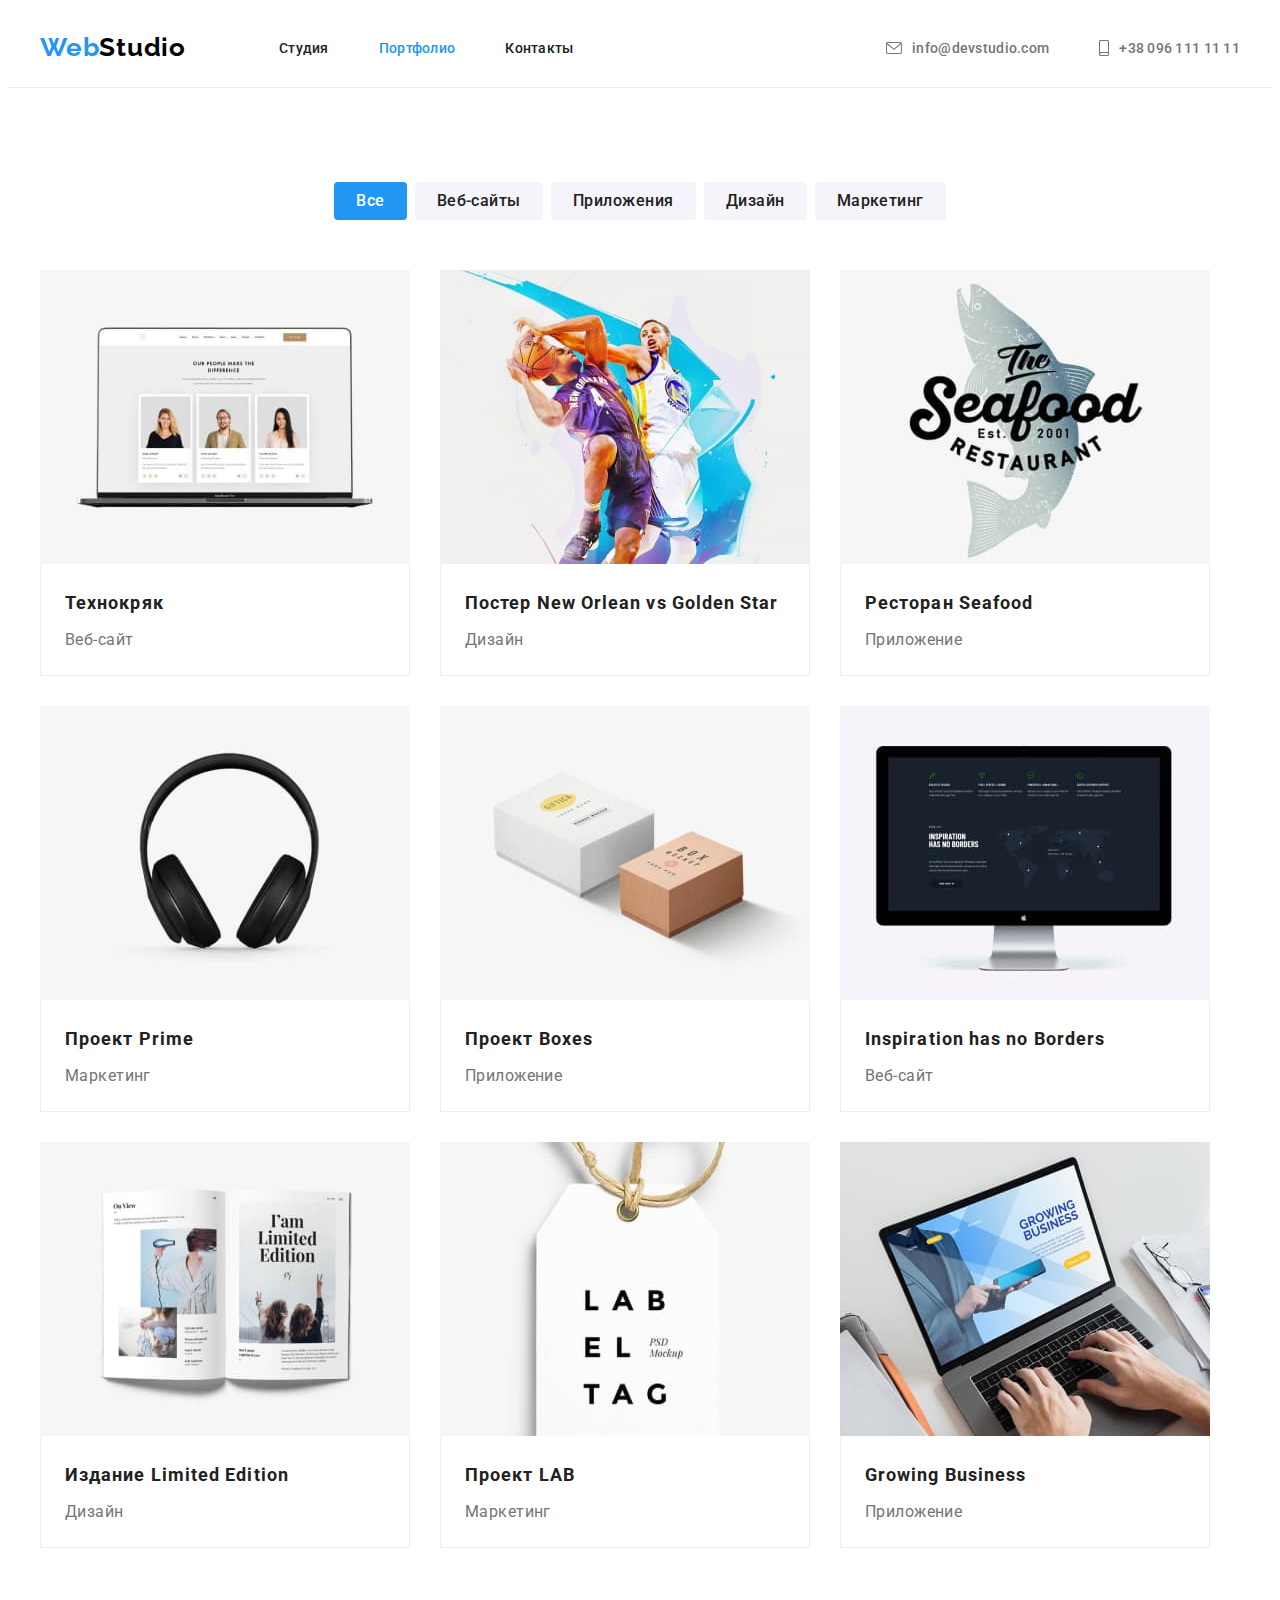
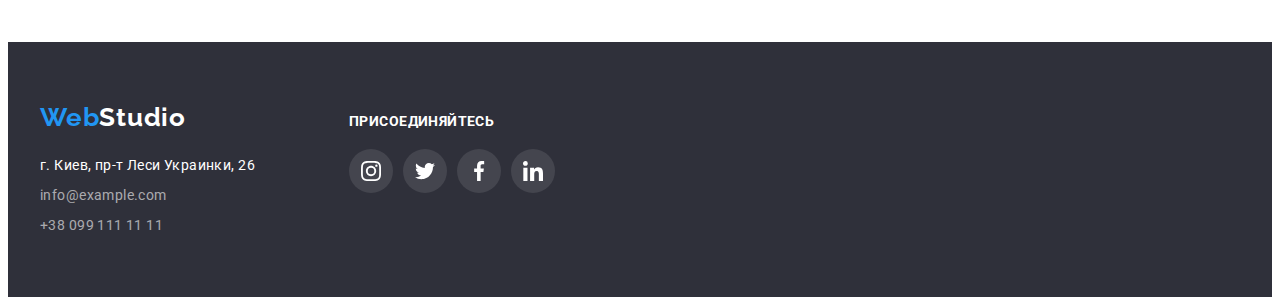
==== portfolio.html @ 4f2d8793 "Створює файли проекту для HW5" ====
<!DOCTYPE html>
<html lang="ru">
   <head>
      <meta charset="UTF-8" />
      <meta http-equiv="X-UA-Compatible" content="IE=edge" />
      <meta name="viewport" content="width=device-width, initial-scale=1.0" />
      <title>WebStudio</title>

      <link rel="preconnect" href="https://fonts.googleapis.com" />
      <link rel="preconnect" href="https://fonts.gstatic.com" crossorigin />
      <link
         href="https://fonts.googleapis.com/css2?family=Raleway:wght@700&family=Roboto:wght@400;500;700;900&display=swap"
         rel="stylesheet"
      />
      <link
         rel="stylesheet"
         href="https://cdnjs.cloudflare.com/ajax/libs/modern-normalize/1.1.0/modern-normalize.min.css"
         integrity="sha512-wpPYUAdjBVSE4KJnH1VR1HeZfpl1ub8YT/NKx4PuQ5NmX2tKuGu6U/JRp5y+Y8XG2tV+wKQpNHVUX03MfMFn9Q=="
         crossorigin="anonymous"
         referrerpolicy="no-referrer"
      />
      <link rel="stylesheet" href="./css/styles.css" />
   </head>
   <body>
      <!-- Шапка сайта -->
      <header class="header">
         <div class="container header-container">
            <a href="./index.html" class="logo link">Web<span class="logo2">Studio</span></a>
            <nav>
               <ul class="nav-list list">
                  <li class="nav-list-item">
                     <a href="./index.html" class="link nav-link">Студия</a>
                  </li>
                  <li class="nav-list-item">
                     <a href="./portfolio.html" class="link nav-link current">Портфолио</a>
                  </li>
                  <li class="nav-list-item"><a href="" class="link nav-link">Контакты</a></li>
               </ul>
            </nav>
            <ul class="list header-contact">
               <li class="header-contact-item">
                  <a href="mailto:info@devstudio.com" class="link nav-link-mail">
                     <svg class="header-contact-icon" width="16" height="12">
                        <use href="./images/icons.svg#icon-envelope"></use>
                     </svg>
                     info@devstudio.com
                  </a>
               </li>
               <li class="header-contact-item">
                  <a href="tel:+380961111111" class="link nav-link-tel">
                     <svg class="header-contact-icon" width="10" height="16">
                        <use href="./images/icons.svg#icon-smartphone"></use>
                     </svg>
                     +38 096 111 11 11
                  </a>
               </li>
            </ul>
         </div>
      </header>
      <!-- Основной контент -->
      <main>
         <!-- Портфолио с примерами работ -->
         <section class="portfolio">
            <div class="container portfolio-container">
               <h1 class="portfolio-title">Портфолио с примерами работ</h1>
               <!-- Кнопки фильтра -->
               <ul class="list button-list">
                  <li class="button-list-item">
                     <button type="button" class="filter-btn btn-current">Все</button>
                  </li>
                  <li class="button-list-item">
                     <button type="button" class="filter-btn">Веб-сайты</button>
                  </li>
                  <li class="button-list-item">
                     <button type="button" class="filter-btn">Приложения</button>
                  </li>
                  <li class="button-list-item">
                     <button type="button" class="filter-btn">Дизайн</button>
                  </li>
                  <li class="button-list-item">
                     <button type="button" class="filter-btn">Маркетинг</button>
                  </li>
               </ul>
               <!-- Галерея с примерами работ -->
               <ul class="list portfolio-list">
                  <li class="portfolio-list-item">
                     <a href="" class="portfolio-item link">
                        <img
                           src="./images/sample1.jpg"
                           alt="Фото ноутбука, на котором отображается сайт"
                           width="370"
                        />
                        <div class="card-title">
                           <h2 class="portfolio-item-title">Технокряк</h2>
                           <p class="portfolio-item-text">Веб-сайт</p>
                        </div>
                     </a>
                  </li>
                  <li class="portfolio-list-item">
                     <a href="" class="portfolio-item link">
                        <img
                           src="./images/sample2.jpg"
                           alt="Постер с двумя баскетболистами, которые борются за мяч"
                           width="370"
                        />
                        <div class="card-title">
                           <h2 class="portfolio-item-title">Постер New Orlean vs Golden Star</h2>
                           <p class="portfolio-item-text">Дизайн</p>
                        </div>
                     </a>
                  </li>
                  <li class="portfolio-list-item">
                     <a href="" class="portfolio-item link">
                        <img
                           src="./images/sample3.jpg"
                           alt="Изображение логотипа ресторана, на котором есть рыба и название ресторана"
                           width="370"
                        />

                        <div class="card-title">
                           <h2 class="portfolio-item-title">Ресторан Seafood</h2>
                           <p class="portfolio-item-text">Приложение</p>
                        </div>
                     </a>
                  </li>
                  <li class="portfolio-list-item">
                     <a href="" class="portfolio-item link">
                        <img src="./images/sample4.jpg" alt="Фото наушников" width="370" />
                        <div class="card-title">
                           <h2 class="portfolio-item-title">Проект Prime</h2>
                           <p class="portfolio-item-text">Маркетинг</p>
                        </div>
                     </a>
                  </li>
                  <li class="portfolio-list-item">
                     <a href="" class="portfolio-item link">
                        <img
                           src="./images/sample5.jpg"
                           alt="Изображение с двумя небольшими коробками"
                           width="370"
                        />
                        <div class="card-title">
                           <h2 class="portfolio-item-title">Проект Boxes</h2>
                           <p class="portfolio-item-text">Приложение</p>
                        </div>
                     </a>
                  </li>
                  <li class="portfolio-list-item">
                     <a href="" class="portfolio-item link">
                        <img
                           src="./images/sample6.jpg"
                           alt="Изображение монитора, на котором отображается страница сайта"
                           width="370"
                        />
                        <div class="card-title">
                           <h2 class="portfolio-item-title" lang="en">
                              Inspiration has no Borders
                           </h2>
                           <p class="portfolio-item-text">Веб-сайт</p>
                        </div>
                     </a>
                  </li>
                  <li class="portfolio-list-item">
                     <a href="" class="portfolio-item link">
                        <img src="./images/sample7.jpg" alt="Фото раскрытого журнала" width="370" />
                        <div class="card-title">
                           <h2 class="portfolio-item-title">Издание Limited Edition</h2>
                           <p class="portfolio-item-text">Дизайн</p>
                        </div>
                     </a>
                  </li>
                  <li class="portfolio-list-item">
                     <a href="" class="portfolio-item link">
                        <img src="./images/sample8.jpg" alt="Фото бирки" />
                        <div class="card-title">
                           <h2 class="portfolio-item-title">Проект LAB</h2>
                           <p class="portfolio-item-text">Маркетинг</p>
                        </div>
                     </a>
                  </li>
                  <li class="portfolio-list-item">
                     <a href="" class="portfolio-item link">
                        <img
                           src="./images/sample9.jpg"
                           alt="Мужские руки нажимают кнопки на ноутбуке"
                           width="370"
                        />
                        <div class="card-title">
                           <h2 class="portfolio-item-title">Growing Business</h2>
                           <p class="portfolio-item-text">Приложение</p>
                        </div>
                     </a>
                  </li>
               </ul>
            </div>
         </section>
      </main>
      <!-- Футер -->
      <footer class="footer">
         <div class="container footer-container">
            <div>
               <a href="./index.html" class="logo link logo-footer"
                  >Web<span class="footer-logo2">Studio</span></a
               >
               <address class="address">
                  <ul class="list address-list">
                     <li class="address-list-item">
                        <a
                           href="https://www.google.com/maps/place/%D0%B1%D1%83%D0%BB%D1%8C%D0%B2%D0%B0%D1%80+%D0%9B%D0%B5%D1%81%D1%96+%D0%A3%D0%BA%D1%80%D0%B0%D1%97%D0%BD%D0%BA%D0%B8,+26,+%D0%9A%D0%B8%D1%97%D0%B2,+02000/@50.4262953,30.5384616,18z/data=!4m13!1m7!3m6!1s0x40d4cf0e033ecbe9:0x57a4dffefec77da0!2z0LHRg9C70YzQstCw0YAg0JvQtdGB0ZYg0KPQutGA0LDRl9C90LrQuCwgMjYsINCa0LjRl9CyLCAwMjAwMA!3b1!8m2!3d50.4265807!4d30.5383858!3m4!1s0x40d4cf0e033ecbe9:0x57a4dffefec77da0!8m2!3d50.4265807!4d30.5383858?hl=uk"
                           target="_blank"
                           class="link footer-link"
                        >
                           г. Киев, пр-т Леси Украинки, 26
                        </a>
                     </li>
                     <li class="address-list-item">
                        <a href="mailto:info@example.com" class="link footer-link transparency"
                           >info@example.com</a
                        >
                     </li>
                     <li class="address-list-item">
                        <a href="tel:+380991111111" class="link footer-link transparency"
                           >+38 099 111 11 11</a
                        >
                     </li>
                  </ul>
               </address>
            </div>
            <div class="join">
               <h3 class="join-title">Присоединяйтесь</h2>
               <ul class="join-social-list">
                  <li class="social-list-item list">
                     <a href="" class="join-list-link link">
                        <svg class="join-social-icon" width="20" height="20">
                           <use href="./images/icons.svg#icon-instagram"></use>
                        </svg>
                     </a>
                  </li>
                  <li class="social-list-item list">
                     <a href="" class="join-list-link link">
                        <svg class="join-social-icon" width="20" height="20">
                           <use href="./images/icons.svg#icon-twitter"></use>
                        </svg>
                     </a>
                  </li>
                  <li class="social-list-item list">
                     <a href="" class="join-list-link link">
                        <svg class="join-social-icon" width="20" height="20">
                           <use href="./images/icons.svg#icon-facebook"></use>
                        </svg>
                     </a>
                  </li>
                  <li class="social-list-item list">
                     <a href="" class="join-list-link link">
                        <svg class="join-social-icon" width="20" height="20">
                           <use href="./images/icons.svg#icon-linkedin"></use>
                        </svg>
                     </a>
                  </li>
               </ul>
            </div>
         </div>
      </footer>
   </body>
</html>
---- css/styles.css ----
:root {
   --bg-color: #ffffff;
   --title-text-color: #212121;
   --content-text-color: #757575;
   --text-hover-color: #2196f3;
   --btn-color: #2196f3;
   --btn-filter-color: #f5f4fa;
   --btn-color-hover: #188ce8;
   --btn-text-first-color: #ffffff;
   --btn-text-second-color: #212121;
   --logo2-color: #000000;
   --logo2-color-footer: #ffffff;
   --color-transparency: rgba(255, 255, 255, 0.6);
   --hero-bg-color: #c4c4c4;
   --hero-gradient: rgba(47, 48, 58, 0.4);
   --header-border-color: #ececec;
   --team-bg-color: #f5f4fa;
   --advantage-item-bg: #f5f4fa;
   --team-icon-color: #afb1b8;
   --team-icon-color-hover: #ffffff;
   --team-icon-bg-color-hover: #2196f3;
   --clients-item: #afb1b8;
   --clients-item-hover: #2196f3;
   --footer-bg-color: #2f303a;
   --join-icon-bg-color: rgba(255, 255, 255, 0.1);
}

body {
   font-family: 'Roboto', sans-serif;
   color: var(--content-text-color);
   font-size: 14px;
   font-weight: 400;
   letter-spacing: 0.03em;
   background-color: var(--bg-color);
}

/* ----------Убирает подчеркивание с линков---------- */
.link {
   text-decoration: none;
}
/* -----------Убирает маркеры в списках------------ */
.list {
   list-style: none;
}

/*------------- Делает картинки блочными элементами------------ */
img {
   display: block;
}

/* ----Сбрасывает отступы у заголовков, абзацев и списков---- */
p,
h1,
h2,
h3,
h4,
h5,
h6 {
   margin: 0;
}

ul {
   margin: 0;
   padding: 0;
}
/* ------------Контейнер ----------------*/
.container {
   width: 1200px;
   padding-left: 15px;
   padding-right: 15px;
   margin: 0 auto;
   /* outline: 1px solid black; */
}

/* ---------------LOGO-------------- */
.logo {
   margin-right: 93px;
   font-family: Raleway;
   font-weight: 700;
   font-size: 26px;
   line-height: calc(31 / 26);
   letter-spacing: 0.03em;
   color: var(--text-hover-color);
}

.logo2 {
   color: var(--logo2-color);
}

.footer-logo2 {
   color: var(--logo2-color-footer);
}

/* ------------------NAVIGATION------------------- */
.header {
   border-bottom: 1px solid var(--header-border-color);
}

.header-container {
   display: flex;
   align-items: center;
}

.nav-list {
   display: flex;
}

.header-contact {
   display: flex;
   align-items: center;
   margin-left: auto;
}

.header-contact-item:last-child {
   margin-left: 50px;
}

.nav-link {
   display: block;
   padding-top: 32px;
   padding-bottom: 31px;
   font-weight: 500;
   line-height: calc(16 / 14);
   letter-spacing: 0.02em;
   color: var(--title-text-color);
}
.nav-list-item:not(:last-child) {
   margin-right: 50px;
}

.nav-link:hover,
.nav-link:focus,
.nav-link-mail:hover,
.nav-link-mail:focus,
.nav-link-tel:hover,
.nav-link-tel:focus {
   color: var(--text-hover-color);
}

.nav-link-mail,
.nav-link-tel {
   display: flex;
   align-items: center;
   padding-top: 32px;
   padding-bottom: 31px;
   font-family: 'Roboto', sans-serif;
   font-weight: 500;
   font-size: 14px;
   line-height: calc(16 / 14);
   letter-spacing: 0.02em;
   color: var(--content-text-color);
}

.header-contact-icon {
   margin-right: 10px;
   fill: currentColor;
}

.current {
   color: var(--text-hover-color);
}

/* -------------------HERO------------------ */

.hero {
   padding-top: 200px;
   padding-bottom: 200px;
   background-color: var(--hero-bg-color);
   background-image: linear-gradient(var(--hero-gradient), var(--hero-gradient)),
      url('../images/hero.jpg');
   background-repeat: no-repeat;
   background-position: center;
   background-size: 1600px;
}

.hero-title {
   margin: 0 auto 30px;
   width: 696px;
   font-weight: 900;
   font-size: 44px;
   line-height: calc(60 / 44);
   text-align: center;
   letter-spacing: 0.06em;
   text-transform: uppercase;
   color: var(--bg-color);
}

.hero-btn {
   display: block;
   margin: 0 auto;
   cursor: pointer;
   width: 200px;
   height: 50px;
   border-radius: 4px;
   background-color: var(--btn-color);
   border: none;
   font-family: Roboto;
   font-weight: 700;
   font-size: 16px;
   line-height: calc(30 / 16);
   text-align: center;
   letter-spacing: 0.06em;
   color: var(--btn-text-first-color);
}

.hero-btn:focus,
.hero-btn:hover {
   background-color: var(--btn-color-hover);
}

/* ---------------ADVANTAGES------------- */
.advantage {
   padding-top: 94px;
}

.advantage-list {
   display: flex;
}

.advantage-item {
   width: 270px;
}

.advantage-icon-bg {
   display: flex;
   padding-top: 25px;
   padding-right: 100px;
   padding-bottom: 25px;
   padding-left: 100px;
   height: 120px;
   margin-bottom: 30px;
   background-color: var(--advantage-item-bg);
   border-radius: 4px;
}

.advantage-item:not(:last-child) {
   margin-right: 30px;
}

.advantage-title {
   position: absolute;
   white-space: nowrap;
   width: 1px;
   height: 1px;
   overflow: hidden;
   border: 0;
   padding: 0;
   clip: rect(0 0 0 0);
   clip-path: inset(50%);
   margin: -1px;
}

.advantage-item-title {
   margin-bottom: 10px;
   font-weight: 700;
   line-height: calc(16 / 14);
   text-transform: uppercase;
   color: var(--title-text-color);
}

.advantage-item-text {
   line-height: calc(24 / 14);
}

/* -------------OUR WORK------------- */
.work {
   padding-top: 94px;
   padding-bottom: 94px;
}

.work-list {
   display: flex;
}

.work-list-item:not(:last-child) {
   margin-right: 30px;
}

.work-title {
   margin-bottom: 50px;
   text-align: center;
   font-weight: 700;
   font-size: 36px;
   line-height: calc(42 / 36);
   color: var(--title-text-color);
}

/* ---------------OUR TEAM----------- */
.team {
   padding-top: 94px;
   padding-bottom: 94px;
   background-color: var(--team-bg-color);
}

.team-title {
   text-align: center;
   margin-bottom: 50px;
   font-weight: 700;
   font-size: 36px;
   line-height: calc(42 / 36);
   color: var(--title-text-color);
}

.team-list {
   display: flex;
}

.team-list-item {
   width: 270px;
}

.team-list-item:not(:last-child) {
   margin-right: 30px;
}

.team-card-title {
   padding-top: 30px;
   padding-bottom: 30px;
   padding-left: 32px;
   padding-right: 32px;
   background-color: #ffffff;
   box-shadow: 0px 1px 3px rgba(0, 0, 0, 0.12), 0px 1px 1px rgba(0, 0, 0, 0.14),
      0px 2px 1px rgba(0, 0, 0, 0.2);
   border-radius: 0px 0px 4px 4px;
}
.team-list-img {
   box-shadow: 0px 1px 3px rgba(0, 0, 0, 0.12), 0px 1px 1px rgba(0, 0, 0, 0.14),
      0px 2px 1px rgba(0, 0, 0, 0.2);
}

.team-item-title {
   text-align: center;
   margin-bottom: 10px;
   font-weight: 500;
   font-size: 16px;
   line-height: calc(19 / 16);
   color: var(--title-text-color);
}
.team-item-text {
   text-align: center;
   font-size: 16px;
   line-height: calc(19 / 16);
}

.team-card-social-list {
   display: flex;
   justify-content: center;
   margin-top: 16px;
}

.social-list-item:not(:last-child) {
   margin-right: 10px;
}

.social-list-link {
   display: flex;
   justify-content: center;
   align-items: center;
   width: 44px;
   height: 44px;
   border-radius: 50%;
   background-color: var(--bg-color);
   color: var(--team-icon-color);
}

.social-list-link:hover,
.social-list-link:focus {
   background-color: var(--team-icon-bg-color-hover);
   color: var(--bg-color);
}

.team-social-icon {
   fill: currentColor;
}

/* --------------CLIENTS-------------- */

.clients {
   padding-top: 94px;
   padding-bottom: 94px;
   background-color: var(--bg-color);
}

.clients-title {
   text-align: center;
   margin-bottom: 50px;
   font-weight: 700;
   font-size: 36px;
   line-height: calc(42 / 36);
   color: var(--title-text-color);
}

.clients-list {
   display: flex;
}

.clients-list-item {
   width: 170px;
   height: 92px;
}

.clients-list-item:not(:last-child) {
   margin-right: 30px;
}

.clients-list-link {
   display: flex;
   width: 100%;
   height: 100%;
   justify-content: center;
   align-items: center;
   border: 1px solid var(--clients-item);
   border-radius: 4px;
   color: var(--clients-item);
}

.clients-list-link:hover,
.clients-list-link:focus {
   border: 1px solid var(--clients-item-hover);
   color: var(--clients-item-hover);
}

.clients-icon {
   fill: currentColor;
}

/* ------------   FOOTER------------- */
.footer {
   padding-top: 60px;
   padding-bottom: 60px;
   background-color: var(--footer-bg-color);
}

.footer-container {
   display: flex;
   align-items: baseline;
}

.join {
   margin-left: 70px;
}

.join-social-list {
   display: flex;
   justify-content: center;
}

.join-list-link {
   display: flex;
   justify-content: center;
   align-items: center;
   width: 44px;
   height: 44px;
   border-radius: 50%;
   background-color: var(--join-icon-bg-color);
   color: var(--team-icon-color);
}

.join-list-link:hover,
.join-list-link:focus {
   background-color: var(--team-icon-bg-color-hover);
}

.join-social-icon {
   fill: var(--logo2-color-footer);
}

.address {
   margin-top: 20px;
}

.address-list-item:not(:last-child) {
   margin-bottom: 6px;
}

.footer-link {
   font-style: normal;
   line-height: calc(24 / 14);
   color: var(--btn-text-first-color);
}

.footer-link:hover,
.footer-link:focus {
   color: var(--text-hover-color);
}

.transparency {
   color: var(--color-transparency);
}

.join-title {
   margin-bottom: 20px;
   font-weight: 700;
   font-size: 14px;
   line-height: calc(16 / 14);
   text-transform: uppercase;
   color: var(--logo2-color-footer);
}

/* -----------------PORTFOLIO--------------------- */

.portfolio {
   padding-top: 94px;
   padding-bottom: 94px;
}

.portfolio-list {
   display: flex;
   flex-wrap: wrap;
   margin-top: -30px;
   margin-left: -30px;
}

.portfolio-list > .portfolio-list-item {
   flex-basis: calc(100% / var(--number-of-cards) - 30px);
   margin-top: 30px;
   margin-left: 30px;
}
/* ----------FILTER BUTTON---------- */

.button-list {
   display: flex;
   justify-content: center;
   margin-bottom: 50px;
}

.button-list-item:not(:last-child) {
   margin-right: 8px;
}

.filter-btn {
   padding-top: 6px;
   padding-right: 22px;
   padding-bottom: 6px;
   padding-left: 22px;
   cursor: pointer;
   border-radius: 4px;
   background-color: var(--btn-filter-color);
   border: none;
   font-family: Roboto;
   font-weight: 500;
   font-size: 16px;
   line-height: calc(26 / 16);
   text-align: center;
   letter-spacing: 0.03em;
   color: var(--title-text-color);
}

.filter-btn:hover,
.filter-btn:focus {
   box-shadow: 0px 3px 1px rgba(0, 0, 0, 0.1), 0px 1px 2px rgba(0, 0, 0, 0.08),
      0px 2px 2px rgba(0, 0, 0, 0.12);
   background-color: var(--btn-color);
   color: var(--btn-text-first-color);
}

.btn-current {
   background-color: var(--btn-color);
   color: var(--btn-text-first-color);
}
/* --------------PORTFOLIO TITLE----------------- */
.portfolio-title {
   position: absolute;
   white-space: nowrap;
   width: 1px;
   height: 1px;
   overflow: hidden;
   border: 0;
   padding: 0;
   clip: rect(0 0 0 0);
   clip-path: inset(50%);
   margin: -1px;
}

/* ---------------PORTFOLIO ITEMS----------------- */

.card-title {
   padding-top: 20px;
   padding-left: 24px;
   padding-right: 24px;
   padding-bottom: 20px;
   border: 1px solid #eeeeee;
   border-top-color: transparent;
}

.portfolio-item:hover {
   display: block;
   box-shadow: 0px 1px 1px rgba(0, 0, 0, 0.12), 0px 4px 4px rgba(0, 0, 0, 0.06),
      1px 4px 6px rgba(0, 0, 0, 0.16);
}

.portfolio-item-title {
   font-weight: 700;
   font-size: 18px;
   line-height: calc(36 / 18);
   letter-spacing: 0.06em;
   color: var(--title-text-color);
}

.portfolio-item-text {
   margin-top: 4px;
   font-size: 16px;
   line-height: calc(30 / 16);
   color: var(--content-text-color);
}
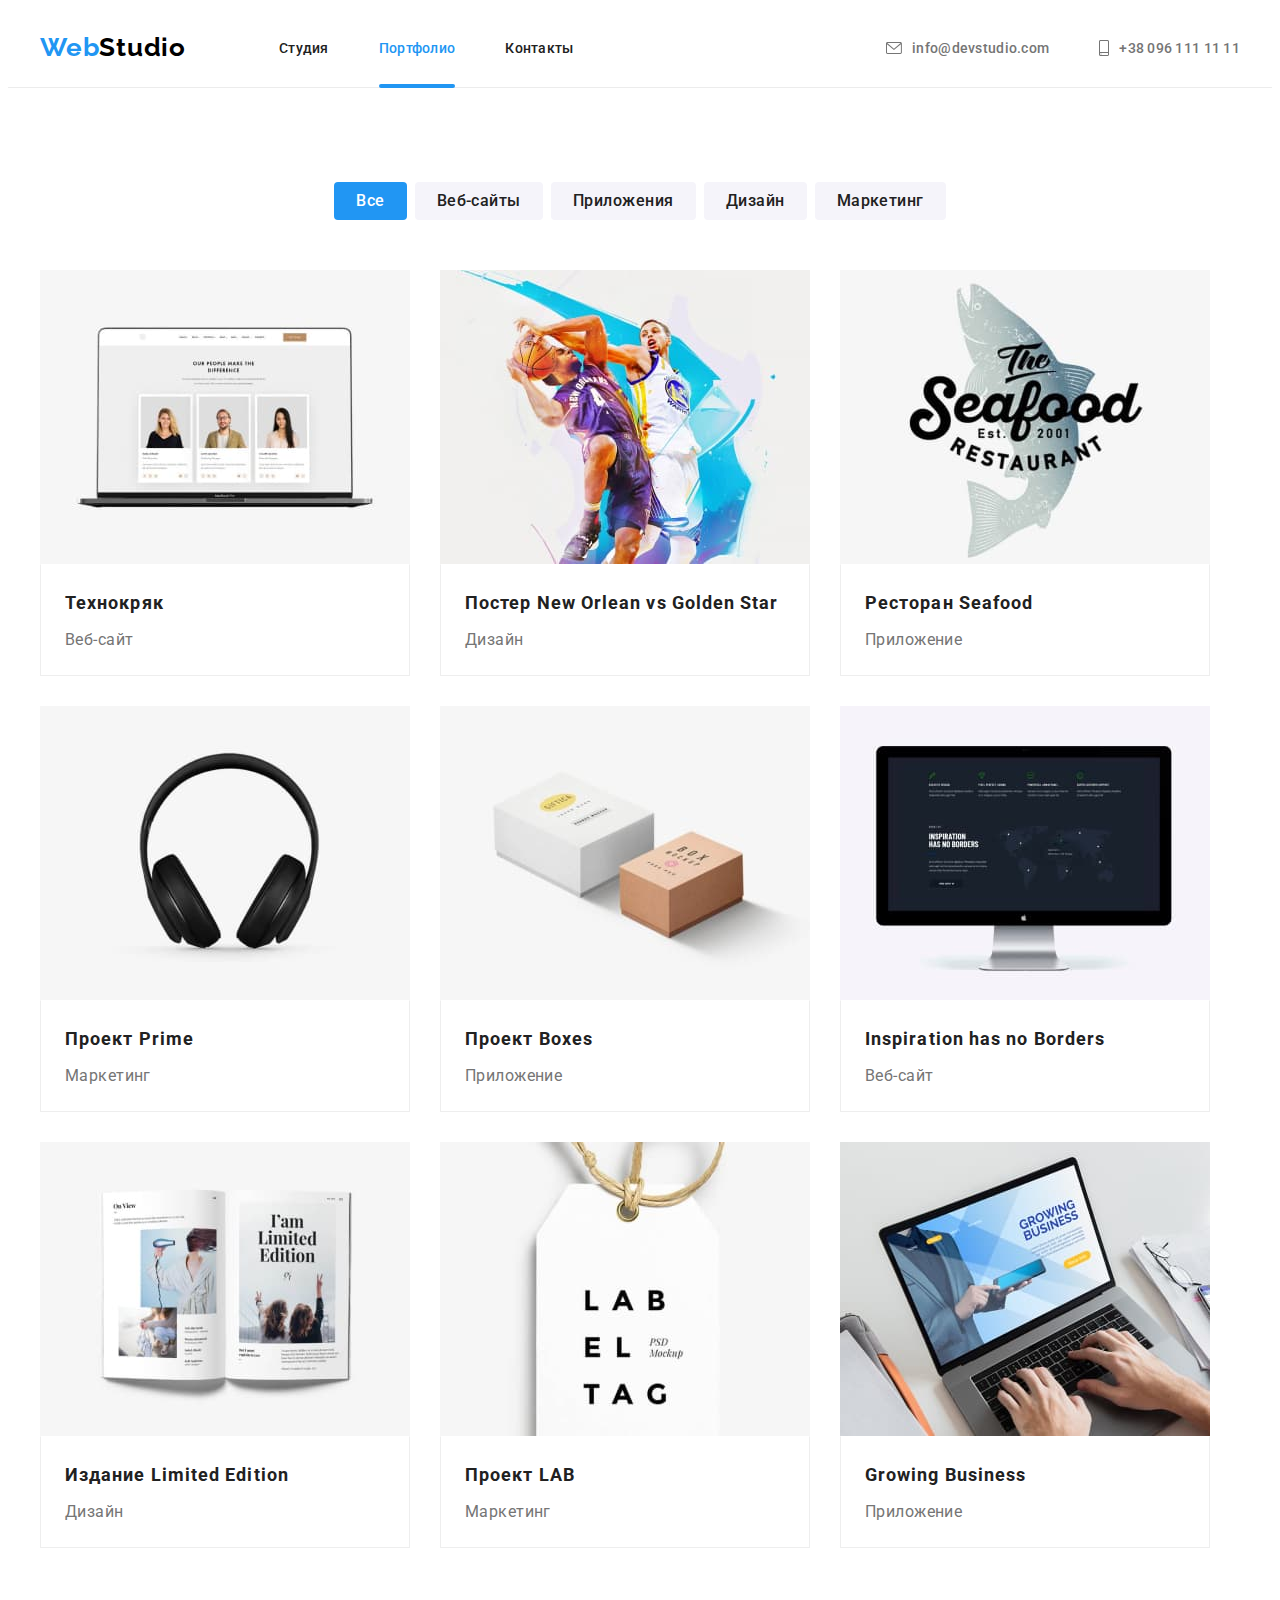
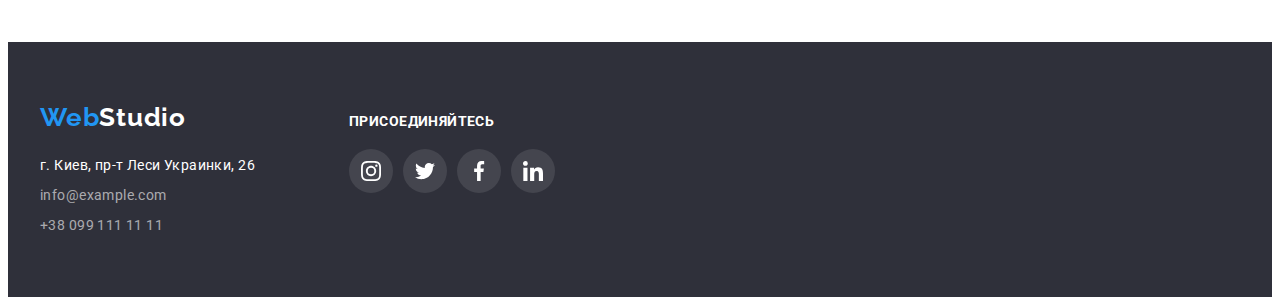
==== commit e5a61a97: "Додає оверлей з переходом на картки Портфоліо" ====
--- a/portfolio.html
+++ b/portfolio.html
@@ -1,265 +1,278 @@
 <!DOCTYPE html>
 <html lang="ru">
-   <head>
-      <meta charset="UTF-8" />
-      <meta http-equiv="X-UA-Compatible" content="IE=edge" />
-      <meta name="viewport" content="width=device-width, initial-scale=1.0" />
-      <title>WebStudio</title>
-
-      <link rel="preconnect" href="https://fonts.googleapis.com" />
-      <link rel="preconnect" href="https://fonts.gstatic.com" crossorigin />
-      <link
-         href="https://fonts.googleapis.com/css2?family=Raleway:wght@700&family=Roboto:wght@400;500;700;900&display=swap"
-         rel="stylesheet"
-      />
-      <link
-         rel="stylesheet"
-         href="https://cdnjs.cloudflare.com/ajax/libs/modern-normalize/1.1.0/modern-normalize.min.css"
-         integrity="sha512-wpPYUAdjBVSE4KJnH1VR1HeZfpl1ub8YT/NKx4PuQ5NmX2tKuGu6U/JRp5y+Y8XG2tV+wKQpNHVUX03MfMFn9Q=="
-         crossorigin="anonymous"
-         referrerpolicy="no-referrer"
-      />
-      <link rel="stylesheet" href="./css/styles.css" />
-   </head>
-   <body>
-      <!-- Шапка сайта -->
-      <header class="header">
-         <div class="container header-container">
-            <a href="./index.html" class="logo link">Web<span class="logo2">Studio</span></a>
-            <nav>
-               <ul class="nav-list list">
-                  <li class="nav-list-item">
-                     <a href="./index.html" class="link nav-link">Студия</a>
-                  </li>
-                  <li class="nav-list-item">
-                     <a href="./portfolio.html" class="link nav-link current">Портфолио</a>
-                  </li>
-                  <li class="nav-list-item"><a href="" class="link nav-link">Контакты</a></li>
-               </ul>
-            </nav>
-            <ul class="list header-contact">
-               <li class="header-contact-item">
-                  <a href="mailto:info@devstudio.com" class="link nav-link-mail">
-                     <svg class="header-contact-icon" width="16" height="12">
-                        <use href="./images/icons.svg#icon-envelope"></use>
-                     </svg>
-                     info@devstudio.com
-                  </a>
-               </li>
-               <li class="header-contact-item">
-                  <a href="tel:+380961111111" class="link nav-link-tel">
-                     <svg class="header-contact-icon" width="10" height="16">
-                        <use href="./images/icons.svg#icon-smartphone"></use>
-                     </svg>
-                     +38 096 111 11 11
+
+<head>
+   <meta charset="UTF-8" />
+   <meta http-equiv="X-UA-Compatible" content="IE=edge" />
+   <meta name="viewport" content="width=device-width, initial-scale=1.0" />
+   <title>WebStudio</title>
+
+   <link rel="preconnect" href="https://fonts.googleapis.com" />
+   <link rel="preconnect" href="https://fonts.gstatic.com" crossorigin />
+   <link
+      href="https://fonts.googleapis.com/css2?family=Raleway:wght@700&family=Roboto:wght@400;500;700;900&display=swap"
+      rel="stylesheet" />
+   <link rel="stylesheet" href="https://cdnjs.cloudflare.com/ajax/libs/modern-normalize/1.1.0/modern-normalize.min.css"
+      integrity="sha512-wpPYUAdjBVSE4KJnH1VR1HeZfpl1ub8YT/NKx4PuQ5NmX2tKuGu6U/JRp5y+Y8XG2tV+wKQpNHVUX03MfMFn9Q=="
+      crossorigin="anonymous" referrerpolicy="no-referrer" />
+   <link rel="stylesheet" href="./css/styles.css" />
+</head>
+
+<body>
+   <!-- Шапка сайта -->
+   <header class="header">
+      <div class="container header-container">
+         <a href="./index.html" class="logo link">Web<span class="logo2">Studio</span></a>
+         <nav>
+            <ul class="nav-list list">
+               <li class="nav-list-item">
+                  <a href="./index.html" class="link nav-link">Студия</a>
+               </li>
+               <li class="nav-list-item">
+                  <a href="./portfolio.html" class="link nav-link current">Портфолио</a>
+               </li>
+               <li class="nav-list-item"><a href="" class="link nav-link">Контакты</a></li>
+            </ul>
+         </nav>
+         <ul class="list header-contact">
+            <li class="header-contact-item">
+               <a href="mailto:info@devstudio.com" class="link nav-link-mail">
+                  <svg class="header-contact-icon" width="16" height="12">
+                     <use href="./images/icons.svg#icon-envelope"></use>
+                  </svg>
+                  info@devstudio.com
+               </a>
+            </li>
+            <li class="header-contact-item">
+               <a href="tel:+380961111111" class="link nav-link-tel">
+                  <svg class="header-contact-icon" width="10" height="16">
+                     <use href="./images/icons.svg#icon-smartphone"></use>
+                  </svg>
+                  +38 096 111 11 11
+               </a>
+            </li>
+         </ul>
+      </div>
+   </header>
+   <!-- Основной контент -->
+   <main>
+      <!-- Портфолио с примерами работ -->
+      <section class="portfolio">
+         <div class="container portfolio-container">
+            <h1 class="portfolio-title">Портфолио с примерами работ</h1>
+            <!-- Кнопки фильтра -->
+            <ul class="list button-list">
+               <li class="button-list-item">
+                  <button type="button" class="filter-btn btn-current">Все</button>
+               </li>
+               <li class="button-list-item">
+                  <button type="button" class="filter-btn">Веб-сайты</button>
+               </li>
+               <li class="button-list-item">
+                  <button type="button" class="filter-btn">Приложения</button>
+               </li>
+               <li class="button-list-item">
+                  <button type="button" class="filter-btn">Дизайн</button>
+               </li>
+               <li class="button-list-item">
+                  <button type="button" class="filter-btn">Маркетинг</button>
+               </li>
+            </ul>
+            <!-- Галерея с примерами работ -->
+            <ul class="list portfolio-list">
+               <li class="portfolio-list-item">
+                  <a href="" class="portfolio-item link">
+                     <img src="./images/sample1.jpg" alt="Фото ноутбука, на котором отображается сайт" width="370" />
+                     <div class="overflow-hidden">
+                        <div class="overlay">Технокряк это современная площадка распространения коронавируса. Компании
+                           используют эту платформу для цифрового шпионажа и атак на защищённые сервера конкурентов.
+                        </div>
+                     </div>
+
+                     <div class="card-title">
+                        <h2 class="portfolio-item-title">Технокряк</h2>
+                        <p class="portfolio-item-text">Веб-сайт</p>
+                     </div>
+                  </a>
+               </li>
+               <li class="portfolio-list-item">
+                  <a href="" class="portfolio-item link">
+                     <img src="./images/sample2.jpg" alt="Постер с двумя баскетболистами, которые борются за мяч"
+                        width="370" />
+                     <div class="overflow-hidden">
+                        <div class="overlay">Технокряк это современная площадка распространения коронавируса. Компании
+                           используют эту платформу для цифрового шпионажа и атак на защищённые сервера конкурентов.
+                        </div>
+                     </div>
+                     <div class="card-title">
+                        <h2 class="portfolio-item-title">Постер New Orlean vs Golden Star</h2>
+                        <p class="portfolio-item-text">Дизайн</p>
+                     </div>
+                  </a>
+               </li>
+               <li class="portfolio-list-item">
+                  <a href="" class="portfolio-item link">
+                     <img src="./images/sample3.jpg"
+                        alt="Изображение логотипа ресторана, на котором есть рыба и название ресторана" width="370" />
+                     <div class="overflow-hidden">
+                        <div class="overlay">Технокряк это современная площадка распространения коронавируса. Компании
+                           используют эту платформу для цифрового шпионажа и атак на защищённые сервера конкурентов.
+                        </div>
+                     </div>
+                     <div class="card-title">
+                        <h2 class="portfolio-item-title">Ресторан Seafood</h2>
+                        <p class="portfolio-item-text">Приложение</p>
+                     </div>
+                  </a>
+               </li>
+               <li class="portfolio-list-item">
+                  <a href="" class="portfolio-item link">
+                     <img src="./images/sample4.jpg" alt="Фото наушников" width="370" />
+                     <div class="overflow-hidden">
+                        <div class="overlay">Технокряк это современная площадка распространения коронавируса. Компании
+                           используют эту платформу для цифрового шпионажа и атак на защищённые сервера конкурентов.
+                        </div>
+                     </div>
+                     <div class="card-title">
+                        <h2 class="portfolio-item-title">Проект Prime</h2>
+                        <p class="portfolio-item-text">Маркетинг</p>
+                     </div>
+                  </a>
+               </li>
+               <li class="portfolio-list-item">
+                  <a href="" class="portfolio-item link">
+                     <img src="./images/sample5.jpg" alt="Изображение с двумя небольшими коробками" width="370" />
+                     <div class="overflow-hidden">
+                        <div class="overlay">Технокряк это современная площадка распространения коронавируса. Компании
+                           используют эту платформу для цифрового шпионажа и атак на защищённые сервера конкурентов.
+                        </div>
+                     </div>
+                     <div class="card-title">
+                        <h2 class="portfolio-item-title">Проект Boxes</h2>
+                        <p class="portfolio-item-text">Приложение</p>
+                     </div>
+                  </a>
+               </li>
+               <li class="portfolio-list-item">
+                  <a href="" class="portfolio-item link">
+                     <img src="./images/sample6.jpg" alt="Изображение монитора, на котором отображается страница сайта"
+                        width="370" />
+                        <div class="overflow-hidden">
+                        <div class="overlay">Технокряк это современная площадка распространения коронавируса. Компании
+                           используют эту платформу для цифрового шпионажа и атак на защищённые сервера конкурентов.
+                        </div>
+                     </div>
+                     <div class="card-title">
+                        <h2 class="portfolio-item-title" lang="en">
+                           Inspiration has no Borders
+                        </h2>
+                        <p class="portfolio-item-text">Веб-сайт</p>
+                     </div>
+                  </a>
+               </li>
+               <li class="portfolio-list-item">
+                  <a href="" class="portfolio-item link">
+                     <img src="./images/sample7.jpg" alt="Фото раскрытого журнала" width="370" />
+                     <div class="overflow-hidden">
+                        <div class="overlay">Технокряк это современная площадка распространения коронавируса. Компании
+                           используют эту платформу для цифрового шпионажа и атак на защищённые сервера конкурентов.
+                        </div>
+                     </div>
+                     <div class="card-title">
+                        <h2 class="portfolio-item-title">Издание Limited Edition</h2>
+                        <p class="portfolio-item-text">Дизайн</p>
+                     </div>
+                  </a>
+               </li>
+               <li class="portfolio-list-item">
+                  <a href="" class="portfolio-item link">
+                     <img src="./images/sample8.jpg" alt="Фото бирки" />
+                     <div class="overflow-hidden">
+                        <div class="overlay">Технокряк это современная площадка распространения коронавируса. Компании
+                           используют эту платформу для цифрового шпионажа и атак на защищённые сервера конкурентов.
+                        </div>
+                     </div>
+                     <div class="card-title">
+                        <h2 class="portfolio-item-title">Проект LAB</h2>
+                        <p class="portfolio-item-text">Маркетинг</p>
+                     </div>
+                  </a>
+               </li>
+               <li class="portfolio-list-item">
+                  <a href="" class="portfolio-item link">
+                     <img src="./images/sample9.jpg" alt="Мужские руки нажимают кнопки на ноутбуке" width="370" />
+                     <div class="overflow-hidden">
+                        <div class="overlay">Технокряк это современная площадка распространения коронавируса. Компании
+                           используют эту платформу для цифрового шпионажа и атак на защищённые сервера конкурентов.
+                        </div>
+                     </div>
+                     <div class="card-title">
+                        <h2 class="portfolio-item-title">Growing Business</h2>
+                        <p class="portfolio-item-text">Приложение</p>
+                     </div>
                   </a>
                </li>
             </ul>
          </div>
-      </header>
-      <!-- Основной контент -->
-      <main>
-         <!-- Портфолио с примерами работ -->
-         <section class="portfolio">
-            <div class="container portfolio-container">
-               <h1 class="portfolio-title">Портфолио с примерами работ</h1>
-               <!-- Кнопки фильтра -->
-               <ul class="list button-list">
-                  <li class="button-list-item">
-                     <button type="button" class="filter-btn btn-current">Все</button>
-                  </li>
-                  <li class="button-list-item">
-                     <button type="button" class="filter-btn">Веб-сайты</button>
-                  </li>
-                  <li class="button-list-item">
-                     <button type="button" class="filter-btn">Приложения</button>
-                  </li>
-                  <li class="button-list-item">
-                     <button type="button" class="filter-btn">Дизайн</button>
-                  </li>
-                  <li class="button-list-item">
-                     <button type="button" class="filter-btn">Маркетинг</button>
+      </section>
+   </main>
+   <!-- Футер -->
+   <footer class="footer">
+      <div class="container footer-container">
+         <div>
+            <a href="./index.html" class="logo link logo-footer">Web<span class="footer-logo2">Studio</span></a>
+            <address class="address">
+               <ul class="list address-list">
+                  <li class="address-list-item">
+                     <a href="https://www.google.com/maps/place/%D0%B1%D1%83%D0%BB%D1%8C%D0%B2%D0%B0%D1%80+%D0%9B%D0%B5%D1%81%D1%96+%D0%A3%D0%BA%D1%80%D0%B0%D1%97%D0%BD%D0%BA%D0%B8,+26,+%D0%9A%D0%B8%D1%97%D0%B2,+02000/@50.4262953,30.5384616,18z/data=!4m13!1m7!3m6!1s0x40d4cf0e033ecbe9:0x57a4dffefec77da0!2z0LHRg9C70YzQstCw0YAg0JvQtdGB0ZYg0KPQutGA0LDRl9C90LrQuCwgMjYsINCa0LjRl9CyLCAwMjAwMA!3b1!8m2!3d50.4265807!4d30.5383858!3m4!1s0x40d4cf0e033ecbe9:0x57a4dffefec77da0!8m2!3d50.4265807!4d30.5383858?hl=uk"
+                        target="_blank" class="link footer-link">
+                        г. Киев, пр-т Леси Украинки, 26
+                     </a>
+                  </li>
+                  <li class="address-list-item">
+                     <a href="mailto:info@example.com" class="link footer-link transparency">info@example.com</a>
+                  </li>
+                  <li class="address-list-item">
+                     <a href="tel:+380991111111" class="link footer-link transparency">+38 099 111 11 11</a>
                   </li>
                </ul>
-               <!-- Галерея с примерами работ -->
-               <ul class="list portfolio-list">
-                  <li class="portfolio-list-item">
-                     <a href="" class="portfolio-item link">
-                        <img
-                           src="./images/sample1.jpg"
-                           alt="Фото ноутбука, на котором отображается сайт"
-                           width="370"
-                        />
-                        <div class="card-title">
-                           <h2 class="portfolio-item-title">Технокряк</h2>
-                           <p class="portfolio-item-text">Веб-сайт</p>
-                        </div>
-                     </a>
-                  </li>
-                  <li class="portfolio-list-item">
-                     <a href="" class="portfolio-item link">
-                        <img
-                           src="./images/sample2.jpg"
-                           alt="Постер с двумя баскетболистами, которые борются за мяч"
-                           width="370"
-                        />
-                        <div class="card-title">
-                           <h2 class="portfolio-item-title">Постер New Orlean vs Golden Star</h2>
-                           <p class="portfolio-item-text">Дизайн</p>
-                        </div>
-                     </a>
-                  </li>
-                  <li class="portfolio-list-item">
-                     <a href="" class="portfolio-item link">
-                        <img
-                           src="./images/sample3.jpg"
-                           alt="Изображение логотипа ресторана, на котором есть рыба и название ресторана"
-                           width="370"
-                        />
-
-                        <div class="card-title">
-                           <h2 class="portfolio-item-title">Ресторан Seafood</h2>
-                           <p class="portfolio-item-text">Приложение</p>
-                        </div>
-                     </a>
-                  </li>
-                  <li class="portfolio-list-item">
-                     <a href="" class="portfolio-item link">
-                        <img src="./images/sample4.jpg" alt="Фото наушников" width="370" />
-                        <div class="card-title">
-                           <h2 class="portfolio-item-title">Проект Prime</h2>
-                           <p class="portfolio-item-text">Маркетинг</p>
-                        </div>
-                     </a>
-                  </li>
-                  <li class="portfolio-list-item">
-                     <a href="" class="portfolio-item link">
-                        <img
-                           src="./images/sample5.jpg"
-                           alt="Изображение с двумя небольшими коробками"
-                           width="370"
-                        />
-                        <div class="card-title">
-                           <h2 class="portfolio-item-title">Проект Boxes</h2>
-                           <p class="portfolio-item-text">Приложение</p>
-                        </div>
-                     </a>
-                  </li>
-                  <li class="portfolio-list-item">
-                     <a href="" class="portfolio-item link">
-                        <img
-                           src="./images/sample6.jpg"
-                           alt="Изображение монитора, на котором отображается страница сайта"
-                           width="370"
-                        />
-                        <div class="card-title">
-                           <h2 class="portfolio-item-title" lang="en">
-                              Inspiration has no Borders
-                           </h2>
-                           <p class="portfolio-item-text">Веб-сайт</p>
-                        </div>
-                     </a>
-                  </li>
-                  <li class="portfolio-list-item">
-                     <a href="" class="portfolio-item link">
-                        <img src="./images/sample7.jpg" alt="Фото раскрытого журнала" width="370" />
-                        <div class="card-title">
-                           <h2 class="portfolio-item-title">Издание Limited Edition</h2>
-                           <p class="portfolio-item-text">Дизайн</p>
-                        </div>
-                     </a>
-                  </li>
-                  <li class="portfolio-list-item">
-                     <a href="" class="portfolio-item link">
-                        <img src="./images/sample8.jpg" alt="Фото бирки" />
-                        <div class="card-title">
-                           <h2 class="portfolio-item-title">Проект LAB</h2>
-                           <p class="portfolio-item-text">Маркетинг</p>
-                        </div>
-                     </a>
-                  </li>
-                  <li class="portfolio-list-item">
-                     <a href="" class="portfolio-item link">
-                        <img
-                           src="./images/sample9.jpg"
-                           alt="Мужские руки нажимают кнопки на ноутбуке"
-                           width="370"
-                        />
-                        <div class="card-title">
-                           <h2 class="portfolio-item-title">Growing Business</h2>
-                           <p class="portfolio-item-text">Приложение</p>
-                        </div>
+            </address>
+         </div>
+         <div class="join">
+            <h3 class="join-title">Присоединяйтесь</h2>
+               <ul class="join-social-list">
+                  <li class="social-list-item list">
+                     <a href="" class="join-list-link link">
+                        <svg class="join-social-icon" width="20" height="20">
+                           <use href="./images/icons.svg#icon-instagram"></use>
+                        </svg>
+                     </a>
+                  </li>
+                  <li class="social-list-item list">
+                     <a href="" class="join-list-link link">
+                        <svg class="join-social-icon" width="20" height="20">
+                           <use href="./images/icons.svg#icon-twitter"></use>
+                        </svg>
+                     </a>
+                  </li>
+                  <li class="social-list-item list">
+                     <a href="" class="join-list-link link">
+                        <svg class="join-social-icon" width="20" height="20">
+                           <use href="./images/icons.svg#icon-facebook"></use>
+                        </svg>
+                     </a>
+                  </li>
+                  <li class="social-list-item list">
+                     <a href="" class="join-list-link link">
+                        <svg class="join-social-icon" width="20" height="20">
+                           <use href="./images/icons.svg#icon-linkedin"></use>
+                        </svg>
                      </a>
                   </li>
                </ul>
-            </div>
-         </section>
-      </main>
-      <!-- Футер -->
-      <footer class="footer">
-         <div class="container footer-container">
-            <div>
-               <a href="./index.html" class="logo link logo-footer"
-                  >Web<span class="footer-logo2">Studio</span></a
-               >
-               <address class="address">
-                  <ul class="list address-list">
-                     <li class="address-list-item">
-                        <a
-                           href="https://www.google.com/maps/place/%D0%B1%D1%83%D0%BB%D1%8C%D0%B2%D0%B0%D1%80+%D0%9B%D0%B5%D1%81%D1%96+%D0%A3%D0%BA%D1%80%D0%B0%D1%97%D0%BD%D0%BA%D0%B8,+26,+%D0%9A%D0%B8%D1%97%D0%B2,+02000/@50.4262953,30.5384616,18z/data=!4m13!1m7!3m6!1s0x40d4cf0e033ecbe9:0x57a4dffefec77da0!2z0LHRg9C70YzQstCw0YAg0JvQtdGB0ZYg0KPQutGA0LDRl9C90LrQuCwgMjYsINCa0LjRl9CyLCAwMjAwMA!3b1!8m2!3d50.4265807!4d30.5383858!3m4!1s0x40d4cf0e033ecbe9:0x57a4dffefec77da0!8m2!3d50.4265807!4d30.5383858?hl=uk"
-                           target="_blank"
-                           class="link footer-link"
-                        >
-                           г. Киев, пр-т Леси Украинки, 26
-                        </a>
-                     </li>
-                     <li class="address-list-item">
-                        <a href="mailto:info@example.com" class="link footer-link transparency"
-                           >info@example.com</a
-                        >
-                     </li>
-                     <li class="address-list-item">
-                        <a href="tel:+380991111111" class="link footer-link transparency"
-                           >+38 099 111 11 11</a
-                        >
-                     </li>
-                  </ul>
-               </address>
-            </div>
-            <div class="join">
-               <h3 class="join-title">Присоединяйтесь</h2>
-               <ul class="join-social-list">
-                  <li class="social-list-item list">
-                     <a href="" class="join-list-link link">
-                        <svg class="join-social-icon" width="20" height="20">
-                           <use href="./images/icons.svg#icon-instagram"></use>
-                        </svg>
-                     </a>
-                  </li>
-                  <li class="social-list-item list">
-                     <a href="" class="join-list-link link">
-                        <svg class="join-social-icon" width="20" height="20">
-                           <use href="./images/icons.svg#icon-twitter"></use>
-                        </svg>
-                     </a>
-                  </li>
-                  <li class="social-list-item list">
-                     <a href="" class="join-list-link link">
-                        <svg class="join-social-icon" width="20" height="20">
-                           <use href="./images/icons.svg#icon-facebook"></use>
-                        </svg>
-                     </a>
-                  </li>
-                  <li class="social-list-item list">
-                     <a href="" class="join-list-link link">
-                        <svg class="join-social-icon" width="20" height="20">
-                           <use href="./images/icons.svg#icon-linkedin"></use>
-                        </svg>
-                     </a>
-                  </li>
-               </ul>
-            </div>
          </div>
-      </footer>
-   </body>
-</html>
+      </div>
+   </footer>
+</body>
+
+</html>--- a/css/styles.css
+++ b/css/styles.css
@@ -23,6 +23,7 @@
    --clients-item-hover: #2196f3;
    --footer-bg-color: #2f303a;
    --join-icon-bg-color: rgba(255, 255, 255, 0.1);
+   --cubic: cubic-bezier(0.4, 0, 0.2, 1);
 }
 
 body {
@@ -105,6 +106,9 @@
    display: flex;
 }
 
+.nav-list-item {
+}
+
 .header-contact {
    display: flex;
    align-items: center;
@@ -117,12 +121,16 @@
 
 .nav-link {
    display: block;
+   position: relative;
    padding-top: 32px;
    padding-bottom: 31px;
    font-weight: 500;
    line-height: calc(16 / 14);
    letter-spacing: 0.02em;
    color: var(--title-text-color);
+   transition-property: color;
+   transition-duration: 250ms;
+   transition-timing-function: cubic-bezier(0.4, 0, 0.2, 1);
 }
 .nav-list-item:not(:last-child) {
    margin-right: 50px;
@@ -149,6 +157,9 @@
    line-height: calc(16 / 14);
    letter-spacing: 0.02em;
    color: var(--content-text-color);
+   transition-property: color;
+   transition-duration: 250ms;
+   transition-timing-function: cubic-bezier(0.4, 0, 0.2, 1);
 }
 
 .header-contact-icon {
@@ -158,6 +169,17 @@
 
 .current {
    color: var(--text-hover-color);
+}
+
+.current::after {
+   content: '';
+   display: block;
+   position: absolute;
+   width: 100%;
+   height: 4px;
+   margin-top: 28px;
+   background-color: var(--text-hover-color);
+   border-radius: 2px;
 }
 
 /* -------------------HERO------------------ */
@@ -201,6 +223,9 @@
    text-align: center;
    letter-spacing: 0.06em;
    color: var(--btn-text-first-color);
+   transition-property: background-color;
+   transition-duration: 250ms;
+   transition-timing-function: cubic-bezier(0.4, 0, 0.2, 1);
 }
 
 .hero-btn:focus,
@@ -268,21 +293,41 @@
    padding-bottom: 94px;
 }
 
+.work-title {
+   margin-bottom: 50px;
+   text-align: center;
+   font-weight: 700;
+   font-size: 36px;
+   line-height: calc(42 / 36);
+   color: var(--title-text-color);
+}
+
 .work-list {
    display: flex;
+}
+
+.work-list-item {
+   position: relative;
 }
 
 .work-list-item:not(:last-child) {
    margin-right: 30px;
 }
 
-.work-title {
-   margin-bottom: 50px;
-   text-align: center;
-   font-weight: 700;
-   font-size: 36px;
-   line-height: calc(42 / 36);
-   color: var(--title-text-color);
+.work-item-title {
+   position: absolute;
+   width: 100%;
+   bottom: 0;
+   font-style: normal;
+   font-weight: 700;
+   font-size: 14px;
+   line-height: calc(16 / 14);
+   text-align: center;
+   text-transform: uppercase;
+   color: var(--btn-text-first-color);
+   padding-top: 27px;
+   padding-bottom: 27px;
+   background-color: rgba(47, 48, 58, 0.8);
 }
 
 /* ---------------OUR TEAM----------- */
@@ -361,6 +406,8 @@
    border-radius: 50%;
    background-color: var(--bg-color);
    color: var(--team-icon-color);
+   transition: background-color 250ms cubic-bezier(0.4, 0, 0.2, 1),
+      color 250ms cubic-bezier(0.4, 0, 0.2, 1);
 }
 
 .social-list-link:hover,
@@ -412,6 +459,7 @@
    border: 1px solid var(--clients-item);
    border-radius: 4px;
    color: var(--clients-item);
+   transition: border 250ms cubic-bezier(0.4, 0, 0.2, 1), color 250ms cubic-bezier(0.4, 0, 0.2, 1);
 }
 
 .clients-list-link:hover,
@@ -454,6 +502,9 @@
    border-radius: 50%;
    background-color: var(--join-icon-bg-color);
    color: var(--team-icon-color);
+   transition-property: background-color;
+   transition-duration: 250ms;
+   transition-timing-function: cubic-bezier(0.4, 0, 0.2, 1);
 }
 
 .join-list-link:hover,
@@ -477,6 +528,9 @@
    font-style: normal;
    line-height: calc(24 / 14);
    color: var(--btn-text-first-color);
+   transition-property: color;
+   transition-duration: 250ms;
+   transition-timing-function: cubic-bezier(0.4, 0, 0.2, 1);
 }
 
 .footer-link:hover,
@@ -544,6 +598,8 @@
    text-align: center;
    letter-spacing: 0.03em;
    color: var(--title-text-color);
+   transition: background-color 250ms var(--cubic), color 250ms var(--cubic),
+      box-shadow 250ms var(--cubic);
 }
 
 .filter-btn:hover,
@@ -583,10 +639,38 @@
    border-top-color: transparent;
 }
 
+.portfolio-item {
+   display: block;
+   position: relative;
+   transition: box-shadow 250ms var(--cubic);
+}
+
+.overflow-hidden {
+   position: absolute;
+   top: 0;
+   left: 0;
+   width: 100%;
+   height: 294px;
+   overflow: hidden;
+}
+
+.overlay {
+   padding: 63px 24px;
+   font-size: 18px;
+   line-height: calc(28 / 18);
+   color: var(--btn-text-first-color);
+   background-color: rgba(33, 150, 243, 0.9);
+   transform: translateY(100%);
+   transition: transform 250ms var(--cubic);
+}
+
 .portfolio-item:hover {
-   display: block;
    box-shadow: 0px 1px 1px rgba(0, 0, 0, 0.12), 0px 4px 4px rgba(0, 0, 0, 0.06),
       1px 4px 6px rgba(0, 0, 0, 0.16);
+}
+
+.portfolio-item:hover .overlay {
+   transform: translateY(0%);
 }
 
 .portfolio-item-title {
